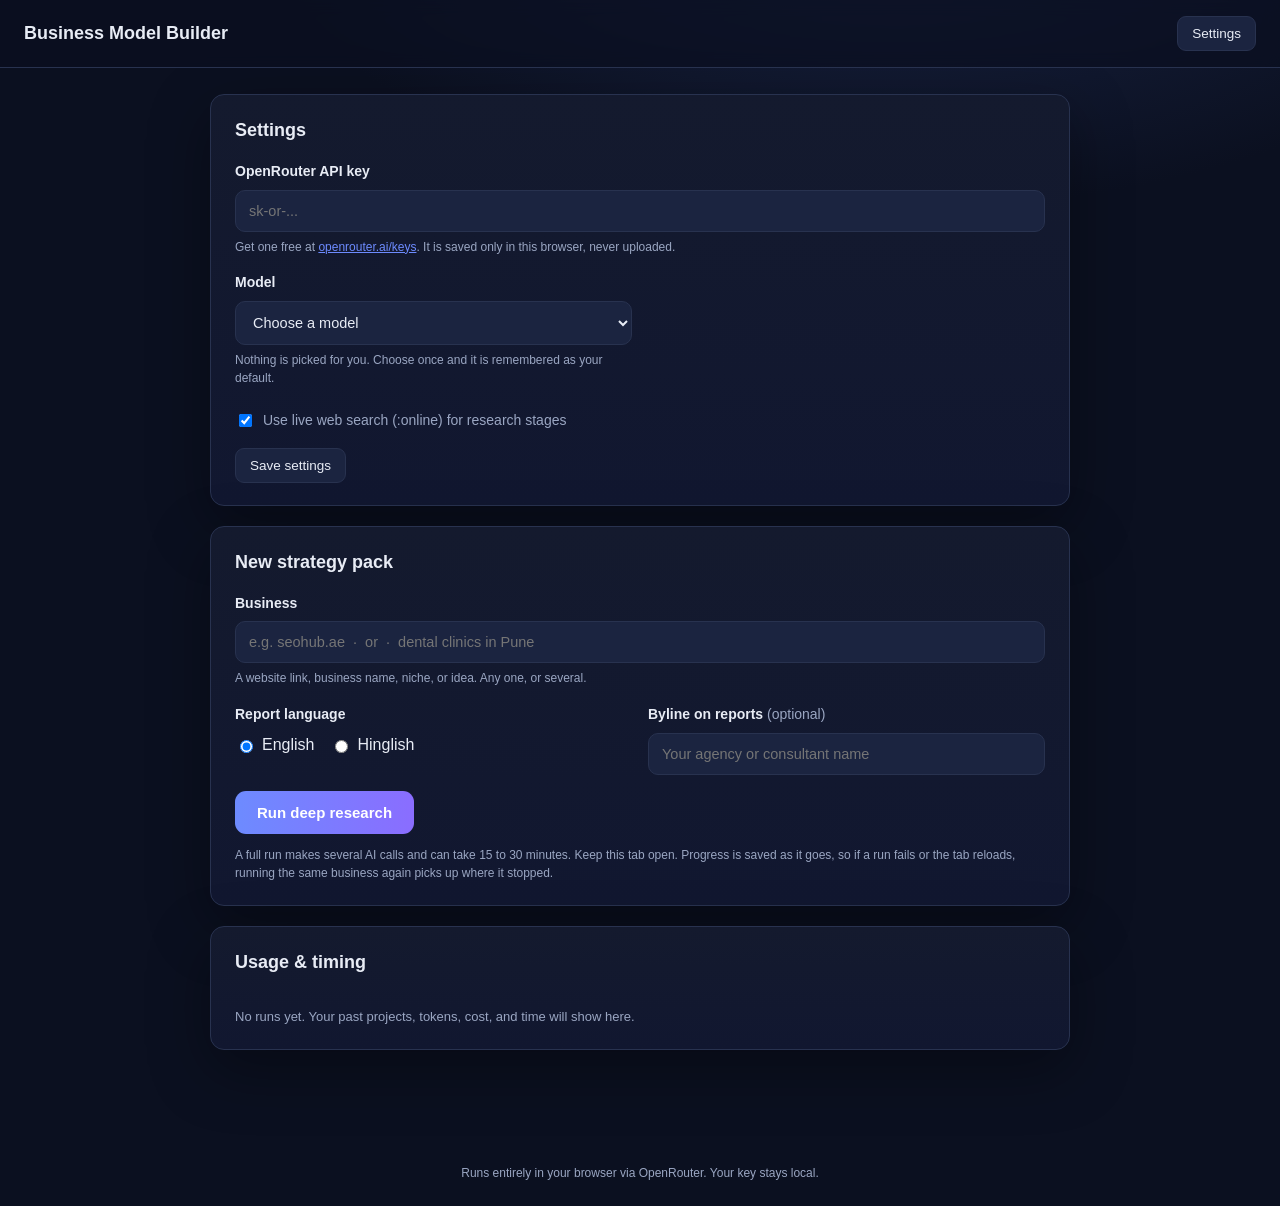
==== index.html @ b67721bc "Do not preselect a model, remember whatever the user picks instead The dropdown defaulted to Claude " ====
<!doctype html>
<html lang="en">
<head>
<meta charset="utf-8">
<meta name="viewport" content="width=device-width, initial-scale=1">
<title>Business Model Builder</title>
<link rel="stylesheet" href="style.css">
</head>
<body>

<header class="topbar">
  <div class="brand">Business Model Builder</div>
  <button id="settingsToggle" class="ghost-btn" type="button">Settings</button>
</header>

<main class="wrap">

  <!-- Settings -->
  <section id="settings" class="card">
    <h2>Settings</h2>
    <label class="field">
      <span>OpenRouter API key</span>
      <input type="password" id="apiKey" placeholder="sk-or-...">
      <small>Get one free at <a href="https://openrouter.ai/keys" target="_blank" rel="noopener">openrouter.ai/keys</a>. It is saved only in this browser, never uploaded.</small>
    </label>
    <div class="row">
      <label class="field">
        <span>Model</span>
        <select id="model">
          <option value="">Choose a model</option>
          <option value="anthropic/claude-sonnet-5">Claude Sonnet 5</option>
          <option value="anthropic/claude-opus-5">Claude Opus 5 (best quality, priciest)</option>
          <option value="openai/gpt-5.6-sol">GPT-5.6 Sol (strongest OpenAI)</option>
          <option value="openai/gpt-5.6-terra">GPT-5.6 Terra (mid price)</option>
          <option value="openai/gpt-5.6-luna">GPT-5.6 Luna (cheapest OpenAI)</option>
          <option value="google/gemini-3.5-flash">Gemini 3.5 Flash (fast, cheap)</option>
          <option value="google/gemini-3.5-flash-lite">Gemini 3.5 Flash Lite (cheapest paid)</option>
          <option value="nvidia/nemotron-3-ultra-550b-a55b:free">Nemotron 3 Ultra (free, rate-limited)</option>
          <option value="__custom__">Custom (type below)</option>
        </select>
        <small>Nothing is picked for you. Choose once and it is remembered as your default.</small>
      </label>
      <label class="field">
        <span>Custom model id</span>
        <input type="text" id="customModel" placeholder="provider/model-id">
      </label>
    </div>
    <label class="check"><input type="checkbox" id="online" checked> Use live web search (:online) for research stages</label>
    <button id="saveSettings" class="ghost-btn" type="button">Save settings</button>
  </section>

  <!-- Form -->
  <section class="card">
    <h2>New strategy pack</h2>
    <label class="field">
      <span>Business</span>
      <input type="text" id="business" placeholder="e.g. seohub.ae  ·  or  ·  dental clinics in Pune">
      <small>A website link, business name, niche, or idea. Any one, or several.</small>
    </label>
    <div class="row">
      <div class="field">
        <span>Report language</span>
        <div class="radios">
          <label><input type="radio" name="lang" value="English" checked> English</label>
          <label><input type="radio" name="lang" value="Hinglish"> Hinglish</label>
        </div>
      </div>
      <label class="field">
        <span>Byline on reports <em>(optional)</em></span>
        <input type="text" id="byline" placeholder="Your agency or consultant name">
      </label>
    </div>
    <div id="resume" class="resume" style="display:none"></div>
    <button id="runBtn" class="btn" type="button">Run deep research</button>
    <p class="note">A full run makes several AI calls and can take 15 to 30 minutes. Keep this tab open. Progress is saved as it goes, so if a run fails or the tab reloads, running the same business again picks up where it stopped.</p>
    <div id="formError" class="alert" style="display:none"></div>
  </section>

  <!-- Progress -->
  <section id="progress" class="card" style="display:none">
    <h2>Working on your strategy pack</h2>
    <div id="elapsed" class="elapsed">Elapsed: 0:00</div>
    <ul id="stages" class="stages"></ul>
    <div id="runError" class="alert" style="display:none"></div>
  </section>

  <!-- Results -->
  <section id="results" class="card" style="display:none">
    <div class="results-head">
      <h2>Your strategy pack is ready</h2>
    </div>
    <div id="usage" class="usage"></div>
    <div class="downloads">
      <strong>Download:</strong>
      <button data-dl="html" class="ghost-btn" type="button">Visual report (HTML)</button>
      <button data-dl="pdf" class="ghost-btn" type="button">Report as PDF</button>
      <button data-dl="doc" class="ghost-btn" type="button">Report as Word</button>
      <button data-dl="bmc" class="ghost-btn" type="button">BMC diagram</button>
      <button data-dl="emc" class="ghost-btn" type="button">Empathy map</button>
      <button data-dl="md" class="ghost-btn" type="button">Reports (Markdown)</button>
    </div>
    <div class="tabs" id="viewTabs">
      <button class="tab active" data-view="report" type="button">Visual Report</button>
      <button class="tab" data-view="bmc" type="button">BMC Diagram</button>
      <button class="tab" data-view="emc" type="button">Empathy Map</button>
    </div>
    <!-- sandbox without allow-same-origin: the preview runs in an opaque origin, so
         the generated report's scripts cannot reach this page's localStorage (where
         the API key lives). allow-scripts is needed for the Kano table script. -->
    <iframe id="viewer" class="viewer" title="Report preview"
            sandbox="allow-scripts allow-popups allow-popups-to-escape-sandbox"
            referrerpolicy="no-referrer"></iframe>
  </section>

  <!-- Usage & timing history -->
  <section id="historyCard" class="card">
    <h2>Usage &amp; timing</h2>
    <div id="avg" class="avg"></div>
    <div id="history" class="history"></div>
  </section>

</main>

<footer class="foot">Runs entirely in your browser via OpenRouter. Your key stays local.</footer>

<script src="pipeline.js"></script>
<script src="app.js"></script>
</body>
</html>
---- style.css ----
:root{
  --bg:#0b1020; --panel:#141a2e; --panel2:#1b2440; --ink:#e8ecf5; --muted:#9aa6c2;
  --line:#28324f; --accent:#6d8bff; --accent2:#8a6dff; --good:#37d19a; --bad:#ff6b6b;
  --radius:14px;
}
*{box-sizing:border-box}
html,body{margin:0;padding:0}
body{
  font-family:-apple-system,BlinkMacSystemFont,"Segoe UI",Roboto,Helvetica,Arial,sans-serif;
  background:radial-gradient(1200px 600px at 70% -10%,#1a2547 0%,var(--bg) 55%);
  color:var(--ink); min-height:100vh; line-height:1.55;
}
a{color:var(--accent)}
.topbar{display:flex;align-items:center;justify-content:space-between;padding:16px 24px;
  border-bottom:1px solid var(--line);position:sticky;top:0;background:rgba(10,15,32,.7);
  backdrop-filter:blur(8px);z-index:5}
.brand{font-weight:700;font-size:18px}
.wrap{max-width:900px;margin:0 auto;padding:26px 20px 70px}
.card{background:linear-gradient(180deg,var(--panel),#111730);border:1px solid var(--line);
  border-radius:var(--radius);padding:22px 24px;box-shadow:0 20px 60px rgba(0,0,0,.35);margin-bottom:20px}
.card h2{margin:0 0 16px;font-size:18px}
.field{display:block;margin-bottom:16px}
.field>span{display:block;font-weight:600;margin-bottom:7px;font-size:14px}
.field>span em{color:var(--muted);font-weight:400;font-style:normal}
input[type=text],input[type=password],select{width:100%;padding:12px 13px;border-radius:10px;
  border:1px solid var(--line);background:var(--panel2);color:var(--ink);font-size:14.5px;outline:none}
input:focus,select:focus{border-color:var(--accent)}
.field small{display:block;color:var(--muted);margin-top:6px;font-size:12px}
.row{display:grid;grid-template-columns:1fr 1fr;gap:16px}
@media(max-width:640px){.row{grid-template-columns:1fr}}
.radios{display:flex;gap:16px}.radios label{display:flex;align-items:center;gap:6px}
.check{display:flex;align-items:center;gap:8px;margin:6px 0 16px;font-size:14px;color:var(--muted)}
.btn{border:0;cursor:pointer;color:#fff;font-weight:650;font-size:15px;padding:13px 22px;border-radius:11px;
  background:linear-gradient(90deg,var(--accent),var(--accent2))}
.btn:hover{filter:brightness(1.08)}
.btn:disabled{opacity:.5;cursor:not-allowed}
.ghost-btn{border:1px solid var(--line);background:var(--panel2);color:var(--ink);cursor:pointer;
  padding:9px 14px;border-radius:9px;font-size:13.5px}
.ghost-btn:hover{border-color:var(--accent)}
.note{color:var(--muted);font-size:12px;margin:12px 0 0}
.alert{background:rgba(255,107,107,.12);border:1px solid rgba(255,107,107,.4);color:#ffd4d4;
  padding:11px 14px;border-radius:10px;margin-top:14px;font-size:13.5px;white-space:pre-wrap;word-break:break-word}
.foot{color:var(--muted);text-align:center;padding:24px;font-size:12px}
/* progress */
.stages{list-style:none;margin:8px 0 0;padding:0}
.stage{display:flex;align-items:center;gap:12px;padding:10px 0;color:var(--muted)}
.stage .dot{width:12px;height:12px;border-radius:50%;background:var(--line);flex:0 0 auto}
.stage.active{color:var(--ink)}
.stage.active .dot{background:var(--accent);animation:pulse 1.4s infinite}
.stage.done{color:var(--ink)}.stage.done .dot{background:var(--good)}
@keyframes pulse{0%{box-shadow:0 0 0 0 rgba(109,139,255,.35)}70%{box-shadow:0 0 0 8px rgba(109,139,255,0)}100%{box-shadow:0 0 0 0 rgba(109,139,255,0)}}
/* results */
.results-head{display:flex;justify-content:space-between;align-items:center;flex-wrap:wrap;gap:10px}
.downloads{display:flex;flex-wrap:wrap;gap:8px;align-items:center;margin:14px 0}
.downloads strong{font-size:13px;color:var(--muted);margin-right:4px}
.tabs{display:flex;gap:8px;flex-wrap:wrap;margin:14px 0 0;border-bottom:1px solid var(--line);padding-bottom:12px}
.tab{background:var(--panel2);border:1px solid var(--line);color:var(--muted);padding:8px 13px;
  border-radius:9px;cursor:pointer;font-size:13.5px}
.tab.active{color:#fff;border-color:var(--accent);background:rgba(109,139,255,.16)}
.viewer{width:100%;height:75vh;border:1px solid var(--line);border-radius:10px;margin-top:14px;background:#fff}
/* usage + timing */
.elapsed{font-size:14px;color:var(--accent);font-weight:600;margin:0 0 12px}
.usage{display:flex;flex-wrap:wrap;gap:10px;margin:4px 0 6px}
.stat{background:var(--panel2);border:1px solid var(--line);border-radius:10px;padding:10px 14px;min-width:120px}
.stat .k{font-size:11px;color:var(--muted);text-transform:uppercase;letter-spacing:.5px}
.stat .v{font-size:17px;font-weight:700;margin-top:2px}
.avg{display:flex;flex-wrap:wrap;gap:10px;margin-bottom:14px}
.history{display:flex;flex-direction:column;gap:8px}
.hrow{display:grid;grid-template-columns:1fr auto auto auto;gap:10px;align-items:center;
  background:var(--panel2);border:1px solid var(--line);border-radius:9px;padding:9px 12px;font-size:13px}
.hrow .hname{font-weight:600;overflow:hidden;text-overflow:ellipsis;white-space:nowrap}
.hrow .hmeta{color:var(--muted);white-space:nowrap}
.history-empty{color:var(--muted);font-size:13px}
#historyCard .clear{margin-top:12px}
/* resume banner */
.resume{background:rgba(109,139,255,.1);border:1px solid rgba(109,139,255,.4);border-radius:10px;
  padding:12px 14px;margin:0 0 14px;font-size:13.5px;display:flex;flex-wrap:wrap;gap:10px;
  align-items:center;justify-content:space-between}
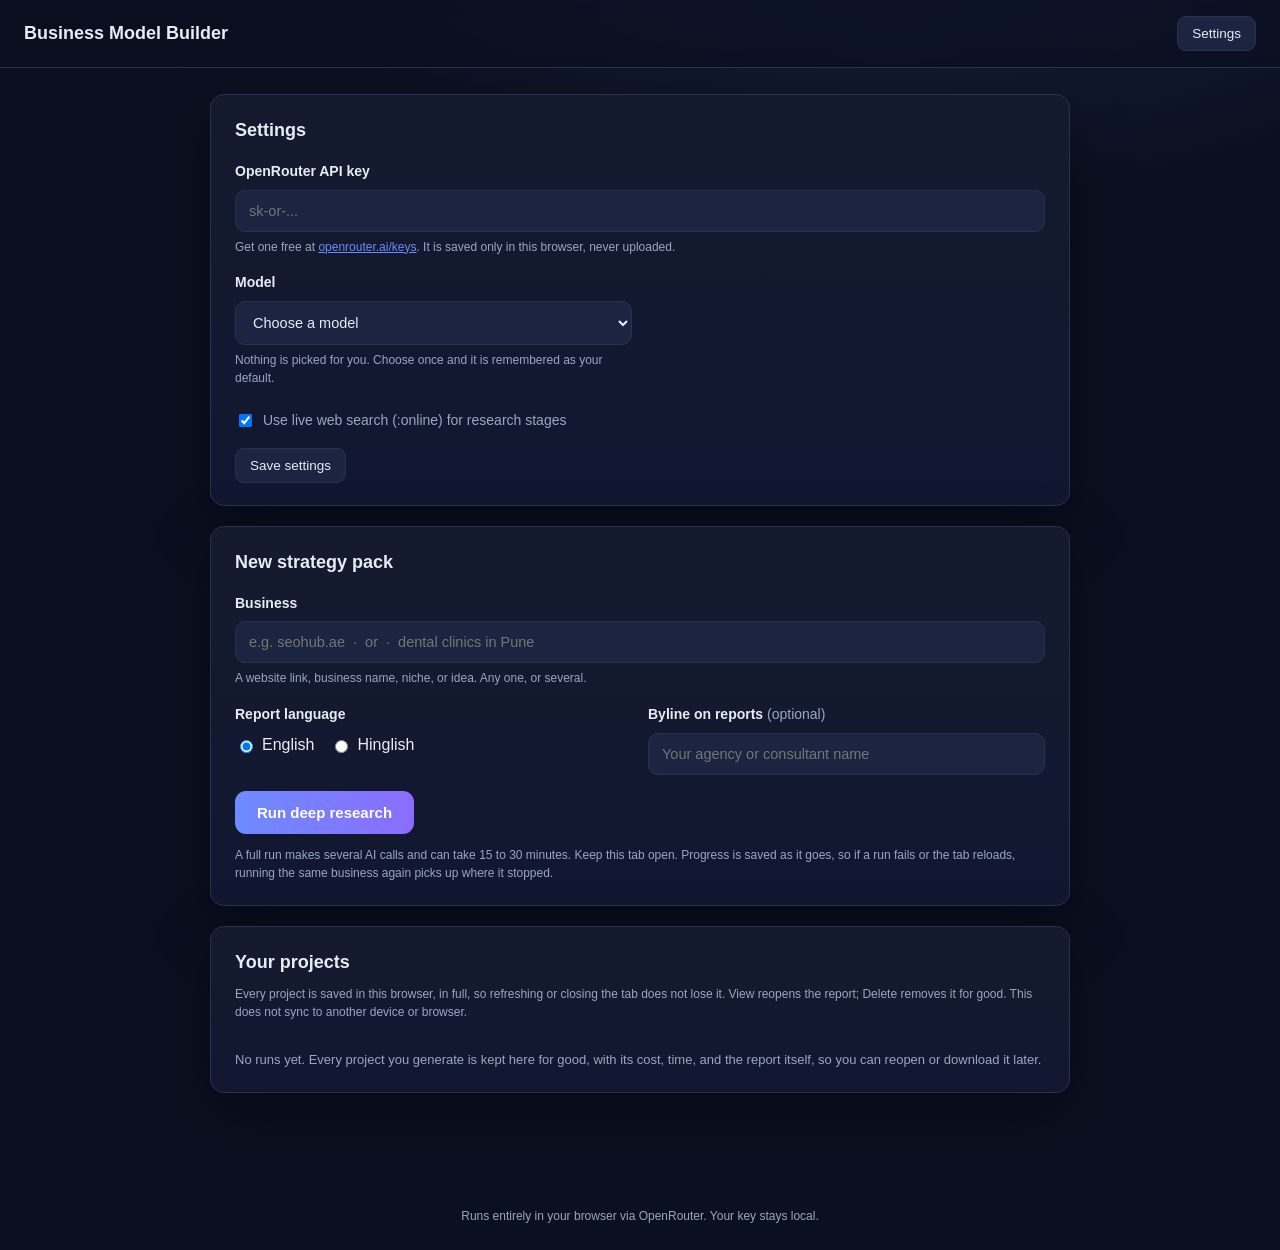
==== commit c6a895d1: "Persist every finished project and stop losing the API key on refresh Refreshing wiped everything, b" ====
--- a/index.html
+++ b/index.html
@@ -112,9 +112,10 @@
             referrerpolicy="no-referrer"></iframe>
   </section>
 
-  <!-- Usage & timing history -->
+  <!-- Project library: every finished run, kept in this browser until deleted -->
   <section id="historyCard" class="card">
-    <h2>Usage &amp; timing</h2>
+    <h2>Your projects</h2>
+    <p class="note" style="margin:-8px 0 14px">Every project is saved in this browser, in full, so refreshing or closing the tab does not lose it. View reopens the report; Delete removes it for good. This does not sync to another device or browser.</p>
     <div id="avg" class="avg"></div>
     <div id="history" class="history"></div>
   </section>
--- a/style.css
+++ b/style.css
@@ -66,12 +66,17 @@
 .stat .v{font-size:17px;font-weight:700;margin-top:2px}
 .avg{display:flex;flex-wrap:wrap;gap:10px;margin-bottom:14px}
 .history{display:flex;flex-direction:column;gap:8px}
-.hrow{display:grid;grid-template-columns:1fr auto auto auto;gap:10px;align-items:center;
+.hrow{display:grid;grid-template-columns:1fr auto auto auto auto;gap:10px;align-items:center;
   background:var(--panel2);border:1px solid var(--line);border-radius:9px;padding:9px 12px;font-size:13px}
 .hrow .hname{font-weight:600;overflow:hidden;text-overflow:ellipsis;white-space:nowrap}
 .hrow .hmeta{color:var(--muted);white-space:nowrap}
+.hactions{display:flex;gap:6px;align-items:center}
+.hactions .ghost-btn{padding:5px 10px;font-size:12px}
+.ghost-btn.danger{border-color:rgba(255,107,107,.35);color:#ffb3b3}
+.ghost-btn.danger:hover{border-color:var(--bad)}
 .history-empty{color:var(--muted);font-size:13px}
 #historyCard .clear{margin-top:12px}
+@media(max-width:640px){.hrow{grid-template-columns:1fr;gap:6px}.hactions{justify-content:flex-start}}
 /* resume banner */
 .resume{background:rgba(109,139,255,.1);border:1px solid rgba(109,139,255,.4);border-radius:10px;
   padding:12px 14px;margin:0 0 14px;font-size:13.5px;display:flex;flex-wrap:wrap;gap:10px;
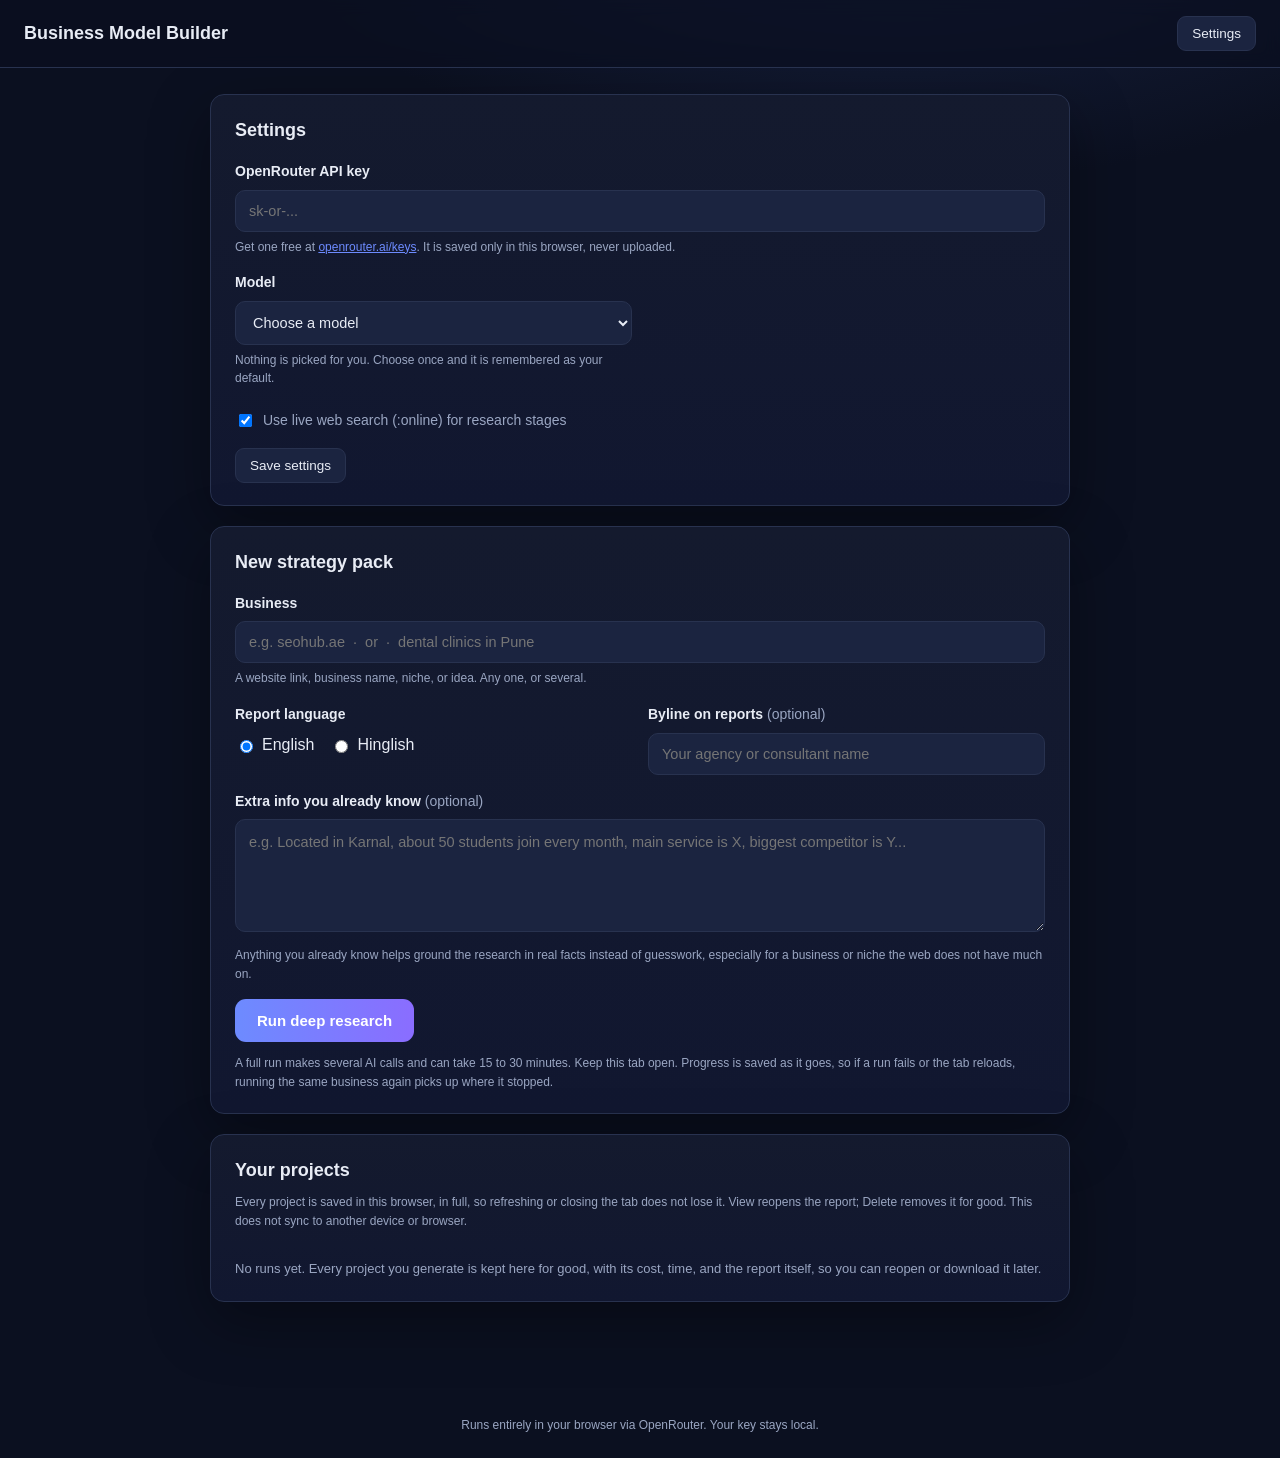
==== commit 0bcbf468: "Fix industry drift in generated reports, add an extra-info field A real report for a Stardew Valley " ====
--- a/index.html
+++ b/index.html
@@ -70,6 +70,11 @@
         <input type="text" id="byline" placeholder="Your agency or consultant name">
       </label>
     </div>
+    <label class="field">
+      <span>Extra info you already know <em>(optional)</em></span>
+      <textarea id="extraInfo" rows="4" placeholder="e.g. Located in Karnal, about 50 students join every month, main service is X, biggest competitor is Y..."></textarea>
+      <small>Anything you already know helps ground the research in real facts instead of guesswork, especially for a business or niche the web does not have much on.</small>
+    </label>
     <div id="resume" class="resume" style="display:none"></div>
     <button id="runBtn" class="btn" type="button">Run deep research</button>
     <p class="note">A full run makes several AI calls and can take 15 to 30 minutes. Keep this tab open. Progress is saved as it goes, so if a run fails or the tab reloads, running the same business again picks up where it stopped.</p>
--- a/style.css
+++ b/style.css
@@ -22,9 +22,10 @@
 .field{display:block;margin-bottom:16px}
 .field>span{display:block;font-weight:600;margin-bottom:7px;font-size:14px}
 .field>span em{color:var(--muted);font-weight:400;font-style:normal}
-input[type=text],input[type=password],select{width:100%;padding:12px 13px;border-radius:10px;
+input[type=text],input[type=password],select,textarea{width:100%;padding:12px 13px;border-radius:10px;
   border:1px solid var(--line);background:var(--panel2);color:var(--ink);font-size:14.5px;outline:none}
-input:focus,select:focus{border-color:var(--accent)}
+textarea{font-family:inherit;resize:vertical;line-height:1.5}
+input:focus,select:focus,textarea:focus{border-color:var(--accent)}
 .field small{display:block;color:var(--muted);margin-top:6px;font-size:12px}
 .row{display:grid;grid-template-columns:1fr 1fr;gap:16px}
 @media(max-width:640px){.row{grid-template-columns:1fr}}
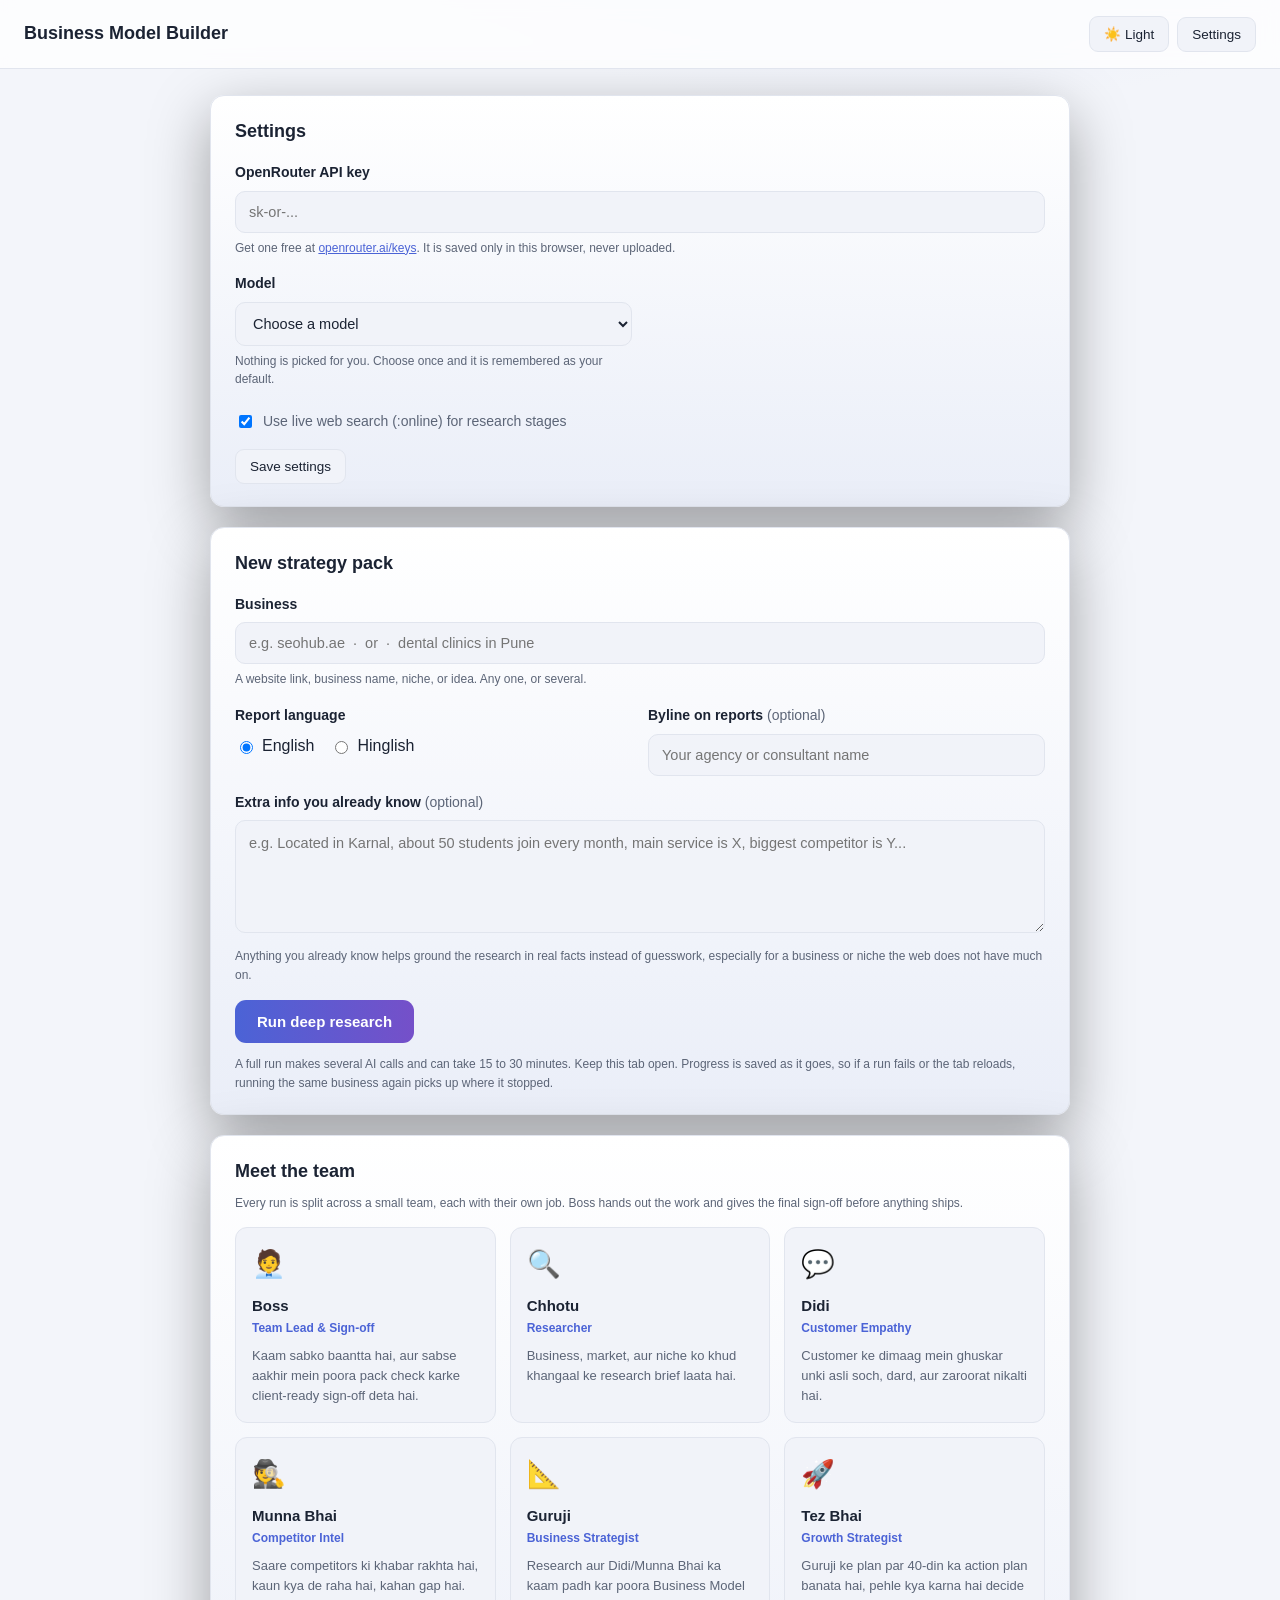
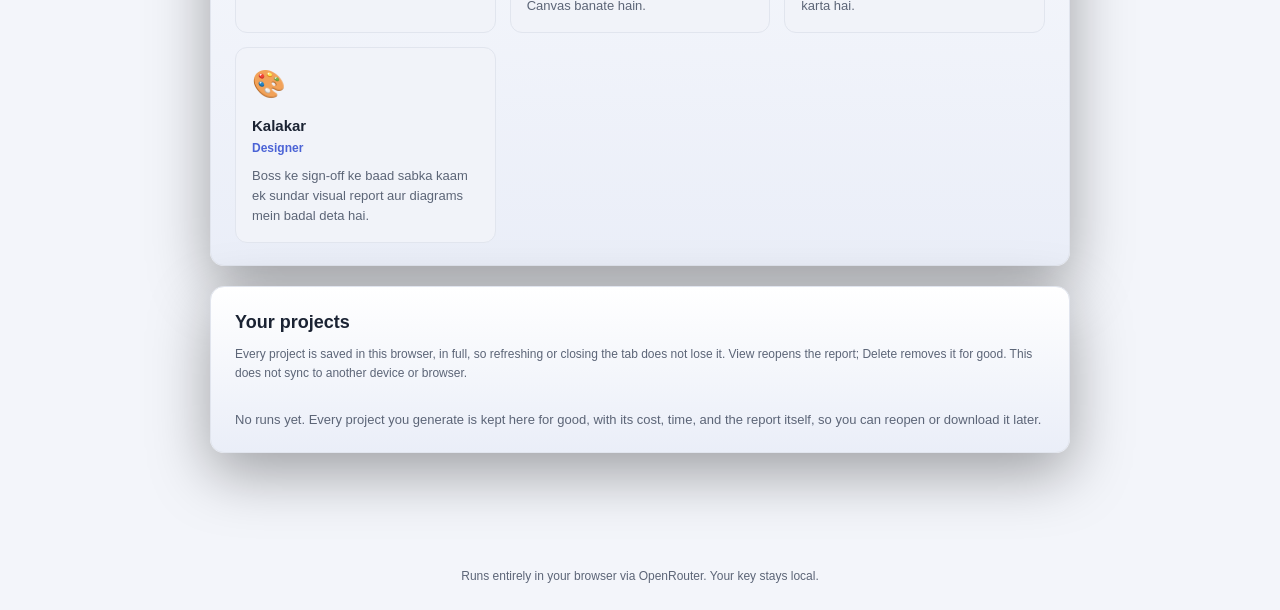
==== commit 180f49b8: "Add light/dark theme toggle and a named team with animated progress Theme: - A toggle in the top bar" ====
--- a/index.html
+++ b/index.html
@@ -4,13 +4,19 @@
 <meta charset="utf-8">
 <meta name="viewport" content="width=device-width, initial-scale=1">
 <title>Business Model Builder</title>
-<link rel="stylesheet" href="style.css">
+<!-- bump the ?v= number on style.css/app.js/pipeline.js below whenever any of
+     them changes, so a browser that cached the old file picks up the new one
+     right away instead of waiting out the 10-minute cache-control window -->
+<link rel="stylesheet" href="style.css?v=3">
 </head>
 <body>
 
 <header class="topbar">
   <div class="brand">Business Model Builder</div>
-  <button id="settingsToggle" class="ghost-btn" type="button">Settings</button>
+  <div class="topbar-actions">
+    <button id="themeToggle" class="ghost-btn" type="button" aria-label="Switch between light and dark mode">🌙 Dark</button>
+    <button id="settingsToggle" class="ghost-btn" type="button">Settings</button>
+  </div>
 </header>
 
 <main class="wrap">
@@ -81,9 +87,17 @@
     <div id="formError" class="alert" style="display:none"></div>
   </section>
 
+  <!-- Team roster, shown whenever a run is not actively in progress -->
+  <section id="teamCard" class="card">
+    <h2>Meet the team</h2>
+    <p class="note" style="margin:-8px 0 14px">Every run is split across a small team, each with their own job. Boss hands out the work and gives the final sign-off before anything ships.</p>
+    <div id="teamGrid" class="team-grid"></div>
+  </section>
+
   <!-- Progress -->
   <section id="progress" class="card" style="display:none">
     <h2>Working on your strategy pack</h2>
+    <div class="kickoff">📋 <strong>Boss</strong> ne poori team ko kaam baant diya hai. Chaliye dekhte hain ab kaun kya kar raha hai.</div>
     <div id="elapsed" class="elapsed">Elapsed: 0:00</div>
     <ul id="stages" class="stages"></ul>
     <div id="runError" class="alert" style="display:none"></div>
@@ -129,7 +143,7 @@
 
 <footer class="foot">Runs entirely in your browser via OpenRouter. Your key stays local.</footer>
 
-<script src="pipeline.js"></script>
-<script src="app.js"></script>
+<script src="pipeline.js?v=3"></script>
+<script src="app.js?v=3"></script>
 </body>
 </html>
--- a/style.css
+++ b/style.css
@@ -1,22 +1,32 @@
 :root{
+  /* dark theme (default) */
   --bg:#0b1020; --panel:#141a2e; --panel2:#1b2440; --ink:#e8ecf5; --muted:#9aa6c2;
   --line:#28324f; --accent:#6d8bff; --accent2:#8a6dff; --good:#37d19a; --bad:#ff6b6b;
+  --bg-glow:#1a2547; --panel-end:#111730; --topbar-bg:rgba(10,15,32,.7);
+  --accent-rgb:109,139,255; --bad-rgb:255,107,107; --tab-active-color:#fff;
   --radius:14px;
+}
+:root[data-theme="light"]{
+  --bg:#f3f5fa; --panel:#ffffff; --panel2:#f1f3f9; --ink:#1b2333; --muted:#5c6577;
+  --line:#e1e5ee; --accent:#4b63d6; --accent2:#7550c9; --good:#1c8f57; --bad:#d1483f;
+  --bg-glow:#e3e8fb; --panel-end:#eaeef8; --topbar-bg:rgba(255,255,255,.75);
+  --accent-rgb:75,99,214; --bad-rgb:209,72,63; --tab-active-color:var(--ink);
 }
 *{box-sizing:border-box}
 html,body{margin:0;padding:0}
 body{
   font-family:-apple-system,BlinkMacSystemFont,"Segoe UI",Roboto,Helvetica,Arial,sans-serif;
-  background:radial-gradient(1200px 600px at 70% -10%,#1a2547 0%,var(--bg) 55%);
+  background:radial-gradient(1200px 600px at 70% -10%,var(--bg-glow) 0%,var(--bg) 55%);
   color:var(--ink); min-height:100vh; line-height:1.55;
 }
 a{color:var(--accent)}
 .topbar{display:flex;align-items:center;justify-content:space-between;padding:16px 24px;
-  border-bottom:1px solid var(--line);position:sticky;top:0;background:rgba(10,15,32,.7);
+  border-bottom:1px solid var(--line);position:sticky;top:0;background:var(--topbar-bg);
   backdrop-filter:blur(8px);z-index:5}
 .brand{font-weight:700;font-size:18px}
+.topbar-actions{display:flex;gap:8px;align-items:center}
 .wrap{max-width:900px;margin:0 auto;padding:26px 20px 70px}
-.card{background:linear-gradient(180deg,var(--panel),#111730);border:1px solid var(--line);
+.card{background:linear-gradient(180deg,var(--panel),var(--panel-end));border:1px solid var(--line);
   border-radius:var(--radius);padding:22px 24px;box-shadow:0 20px 60px rgba(0,0,0,.35);margin-bottom:20px}
 .card h2{margin:0 0 16px;font-size:18px}
 .field{display:block;margin-bottom:16px}
@@ -39,17 +49,44 @@
   padding:9px 14px;border-radius:9px;font-size:13.5px}
 .ghost-btn:hover{border-color:var(--accent)}
 .note{color:var(--muted);font-size:12px;margin:12px 0 0}
-.alert{background:rgba(255,107,107,.12);border:1px solid rgba(255,107,107,.4);color:#ffd4d4;
+.alert{background:rgba(var(--bad-rgb),.12);border:1px solid rgba(var(--bad-rgb),.4);color:var(--bad);
   padding:11px 14px;border-radius:10px;margin-top:14px;font-size:13.5px;white-space:pre-wrap;word-break:break-word}
 .foot{color:var(--muted);text-align:center;padding:24px;font-size:12px}
-/* progress */
-.stages{list-style:none;margin:8px 0 0;padding:0}
-.stage{display:flex;align-items:center;gap:12px;padding:10px 0;color:var(--muted)}
-.stage .dot{width:12px;height:12px;border-radius:50%;background:var(--line);flex:0 0 auto}
-.stage.active{color:var(--ink)}
-.stage.active .dot{background:var(--accent);animation:pulse 1.4s infinite}
-.stage.done{color:var(--ink)}.stage.done .dot{background:var(--good)}
-@keyframes pulse{0%{box-shadow:0 0 0 0 rgba(109,139,255,.35)}70%{box-shadow:0 0 0 8px rgba(109,139,255,0)}100%{box-shadow:0 0 0 0 rgba(109,139,255,0)}}
+/* progress: a kickoff line, then one row per stage, each holding one or two
+   agent cards (a stage with parallel work, like empathy + competitor, shows
+   both agents active together, since that is genuinely what is happening) */
+.kickoff{background:var(--panel2);border:1px solid var(--line);border-radius:10px;
+  padding:11px 14px;font-size:13.5px;margin:0 0 16px;color:var(--muted)}
+.kickoff strong{color:var(--ink)}
+.stages{list-style:none;margin:0;padding:0}
+.stage{padding:12px 0}
+.stage:not(:last-child){border-bottom:1px solid var(--line)}
+.stage-label{font-size:11px;color:var(--muted);text-transform:uppercase;letter-spacing:.6px;margin-bottom:9px}
+.stage-agents{display:flex;flex-direction:column;gap:8px}
+.agent{display:flex;align-items:center;gap:11px;padding:9px 12px;border-radius:10px;
+  background:var(--panel2);border:1px solid var(--line);opacity:.5;
+  transition:opacity .3s ease,border-color .3s ease}
+.stage.done .agent{opacity:1}
+.stage.active .agent{opacity:1;border-color:var(--accent);animation:agentPulse 1.6s infinite}
+.agent-avatar{font-size:21px;line-height:1;flex:0 0 auto}
+.agent-info{flex:1 1 auto;min-width:0}
+.agent-name{font-weight:700;font-size:13.5px}
+.agent-role{color:var(--muted);font-weight:400;font-size:11px;margin-left:7px}
+.agent-verb{color:var(--muted);font-size:12.5px;margin-top:2px;display:flex;align-items:center;gap:7px}
+.agent-check{color:var(--good);font-weight:700;font-size:15px;flex:0 0 auto}
+.dots{display:inline-flex;gap:3px}
+.dots span{width:4px;height:4px;border-radius:50%;background:var(--accent);animation:dotBounce 1.2s infinite ease-in-out}
+.dots span:nth-child(2){animation-delay:.15s}
+.dots span:nth-child(3){animation-delay:.3s}
+@keyframes dotBounce{0%,80%,100%{transform:translateY(0);opacity:.4}40%{transform:translateY(-3px);opacity:1}}
+@keyframes agentPulse{0%{box-shadow:0 0 0 0 rgba(var(--accent-rgb),.35)}70%{box-shadow:0 0 0 6px rgba(var(--accent-rgb),0)}100%{box-shadow:0 0 0 0 rgba(var(--accent-rgb),0)}}
+/* team roster (shown whenever a run is not actively in progress) */
+.team-grid{display:grid;grid-template-columns:repeat(auto-fit,minmax(200px,1fr));gap:14px}
+.team-member{background:var(--panel2);border:1px solid var(--line);border-radius:12px;padding:16px}
+.team-avatar{font-size:27px;margin-bottom:8px}
+.team-name{font-weight:700;font-size:15px}
+.team-role{color:var(--accent);font-size:12px;font-weight:600;margin:2px 0 8px}
+.team-duty{color:var(--muted);font-size:13px}
 /* results */
 .results-head{display:flex;justify-content:space-between;align-items:center;flex-wrap:wrap;gap:10px}
 .downloads{display:flex;flex-wrap:wrap;gap:8px;align-items:center;margin:14px 0}
@@ -57,7 +94,7 @@
 .tabs{display:flex;gap:8px;flex-wrap:wrap;margin:14px 0 0;border-bottom:1px solid var(--line);padding-bottom:12px}
 .tab{background:var(--panel2);border:1px solid var(--line);color:var(--muted);padding:8px 13px;
   border-radius:9px;cursor:pointer;font-size:13.5px}
-.tab.active{color:#fff;border-color:var(--accent);background:rgba(109,139,255,.16)}
+.tab.active{color:var(--tab-active-color);border-color:var(--accent);background:rgba(var(--accent-rgb),.16)}
 .viewer{width:100%;height:75vh;border:1px solid var(--line);border-radius:10px;margin-top:14px;background:#fff}
 /* usage + timing */
 .elapsed{font-size:14px;color:var(--accent);font-weight:600;margin:0 0 12px}
@@ -73,12 +110,12 @@
 .hrow .hmeta{color:var(--muted);white-space:nowrap}
 .hactions{display:flex;gap:6px;align-items:center}
 .hactions .ghost-btn{padding:5px 10px;font-size:12px}
-.ghost-btn.danger{border-color:rgba(255,107,107,.35);color:#ffb3b3}
+.ghost-btn.danger{border-color:rgba(var(--bad-rgb),.35);color:var(--bad)}
 .ghost-btn.danger:hover{border-color:var(--bad)}
 .history-empty{color:var(--muted);font-size:13px}
 #historyCard .clear{margin-top:12px}
 @media(max-width:640px){.hrow{grid-template-columns:1fr;gap:6px}.hactions{justify-content:flex-start}}
 /* resume banner */
-.resume{background:rgba(109,139,255,.1);border:1px solid rgba(109,139,255,.4);border-radius:10px;
+.resume{background:rgba(var(--accent-rgb),.1);border:1px solid rgba(var(--accent-rgb),.4);border-radius:10px;
   padding:12px 14px;margin:0 0 14px;font-size:13.5px;display:flex;flex-wrap:wrap;gap:10px;
   align-items:center;justify-content:space-between}
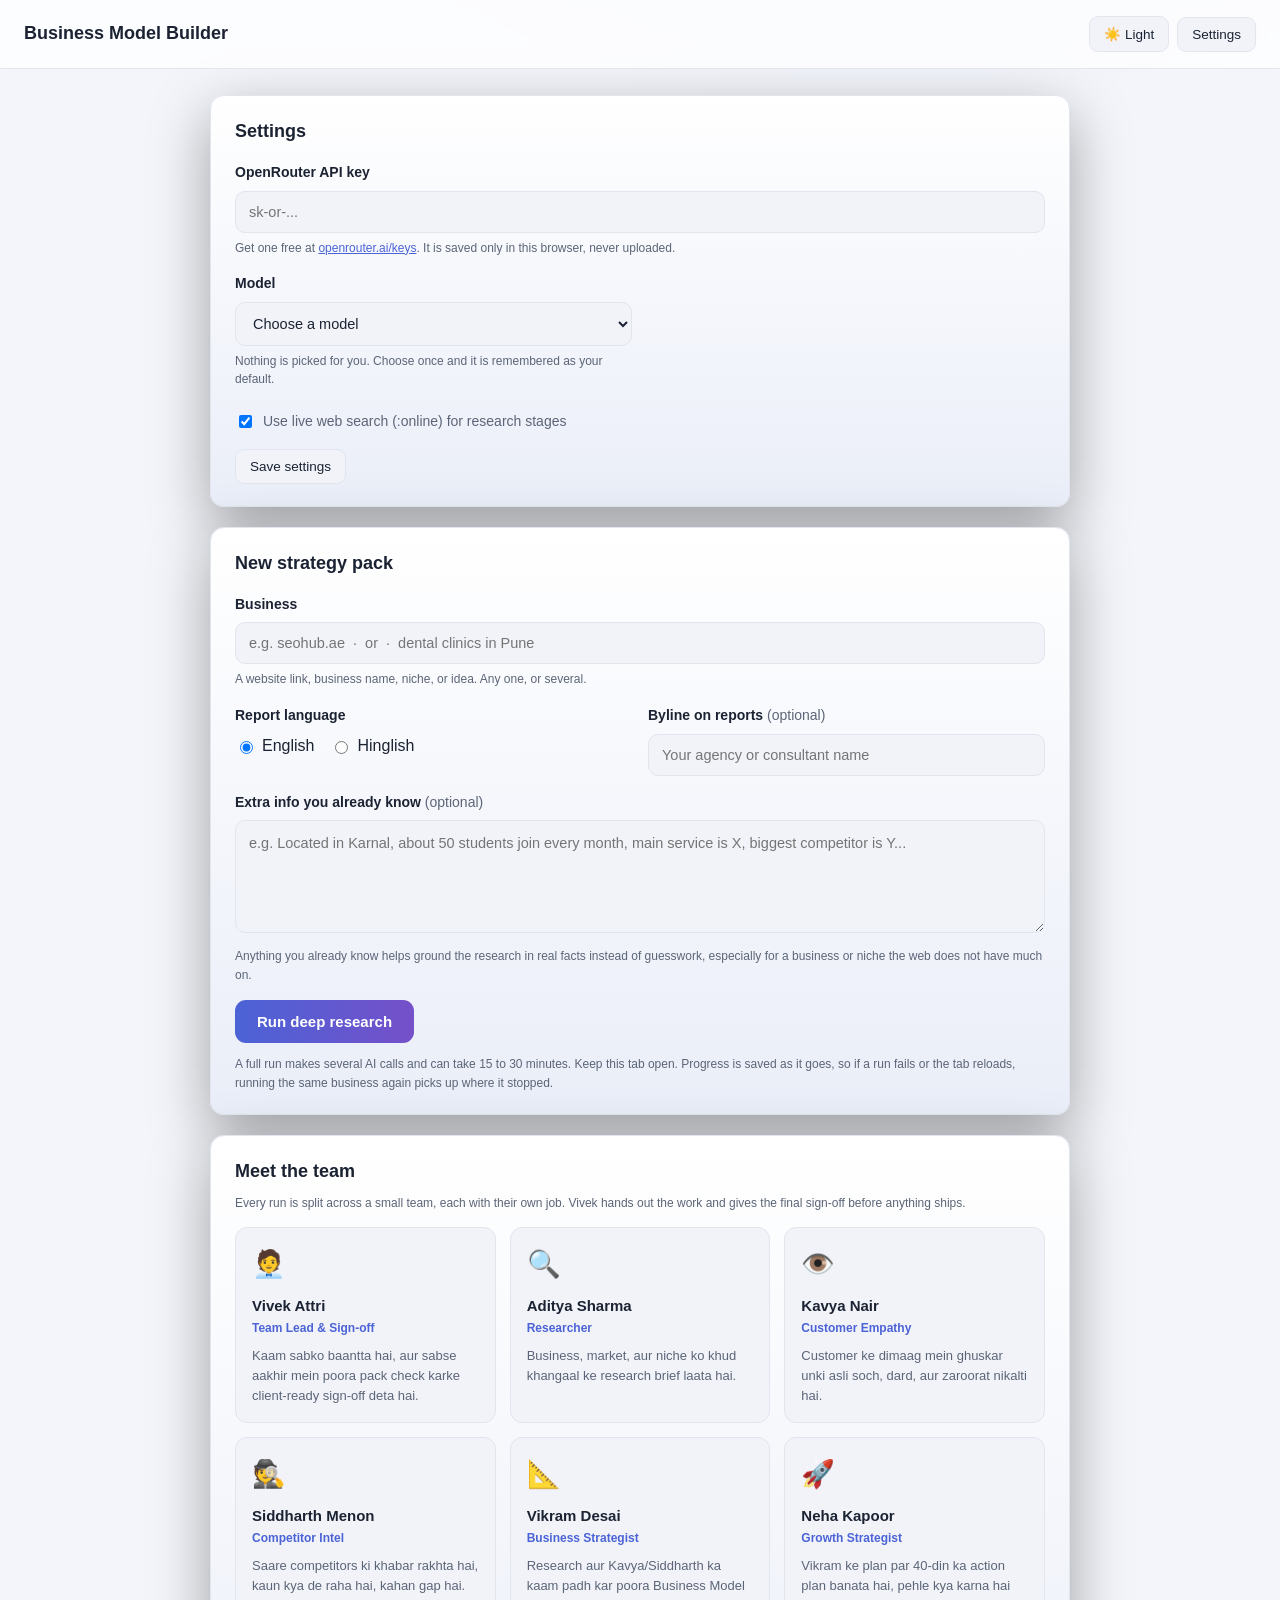
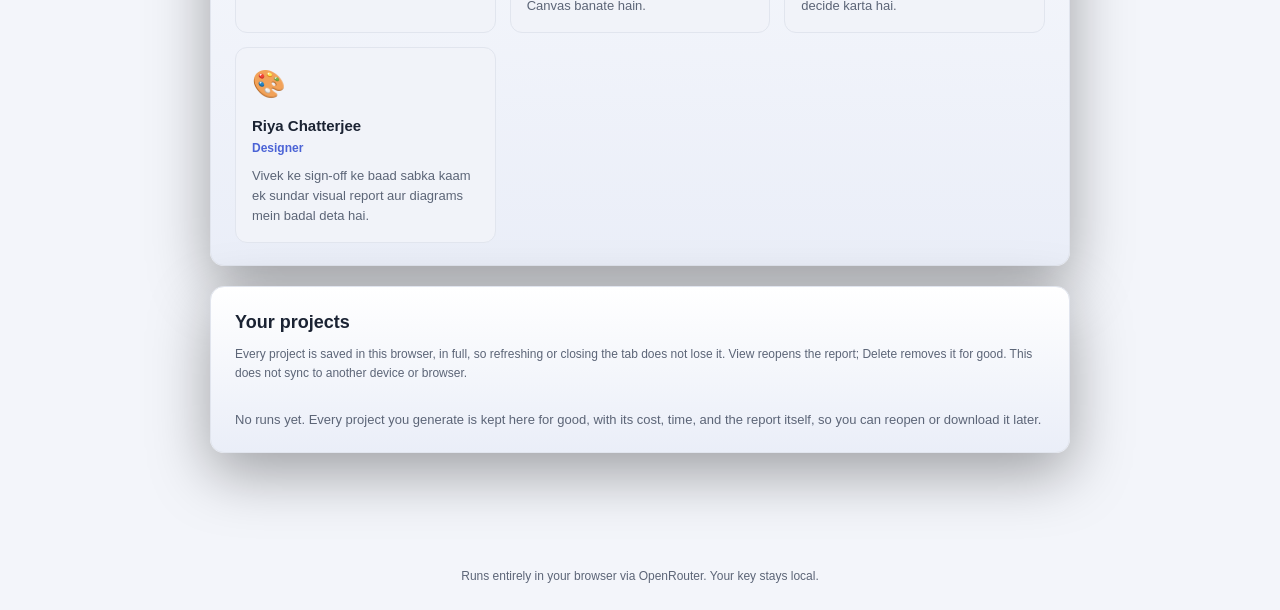
==== commit 56c6e233: "Give the team professional names Casual nicknames (Boss, Chhotu, Munna Bhai, Guruji, Tez Bhai, Kalak" ====
--- a/index.html
+++ b/index.html
@@ -90,14 +90,14 @@
   <!-- Team roster, shown whenever a run is not actively in progress -->
   <section id="teamCard" class="card">
     <h2>Meet the team</h2>
-    <p class="note" style="margin:-8px 0 14px">Every run is split across a small team, each with their own job. Boss hands out the work and gives the final sign-off before anything ships.</p>
+    <p class="note" style="margin:-8px 0 14px">Every run is split across a small team, each with their own job. Vivek hands out the work and gives the final sign-off before anything ships.</p>
     <div id="teamGrid" class="team-grid"></div>
   </section>
 
   <!-- Progress -->
   <section id="progress" class="card" style="display:none">
     <h2>Working on your strategy pack</h2>
-    <div class="kickoff">📋 <strong>Boss</strong> ne poori team ko kaam baant diya hai. Chaliye dekhte hain ab kaun kya kar raha hai.</div>
+    <div class="kickoff">📋 <strong>Vivek</strong> ne poori team ko kaam baant diya hai. Chaliye dekhte hain ab kaun kya kar raha hai.</div>
     <div id="elapsed" class="elapsed">Elapsed: 0:00</div>
     <ul id="stages" class="stages"></ul>
     <div id="runError" class="alert" style="display:none"></div>
